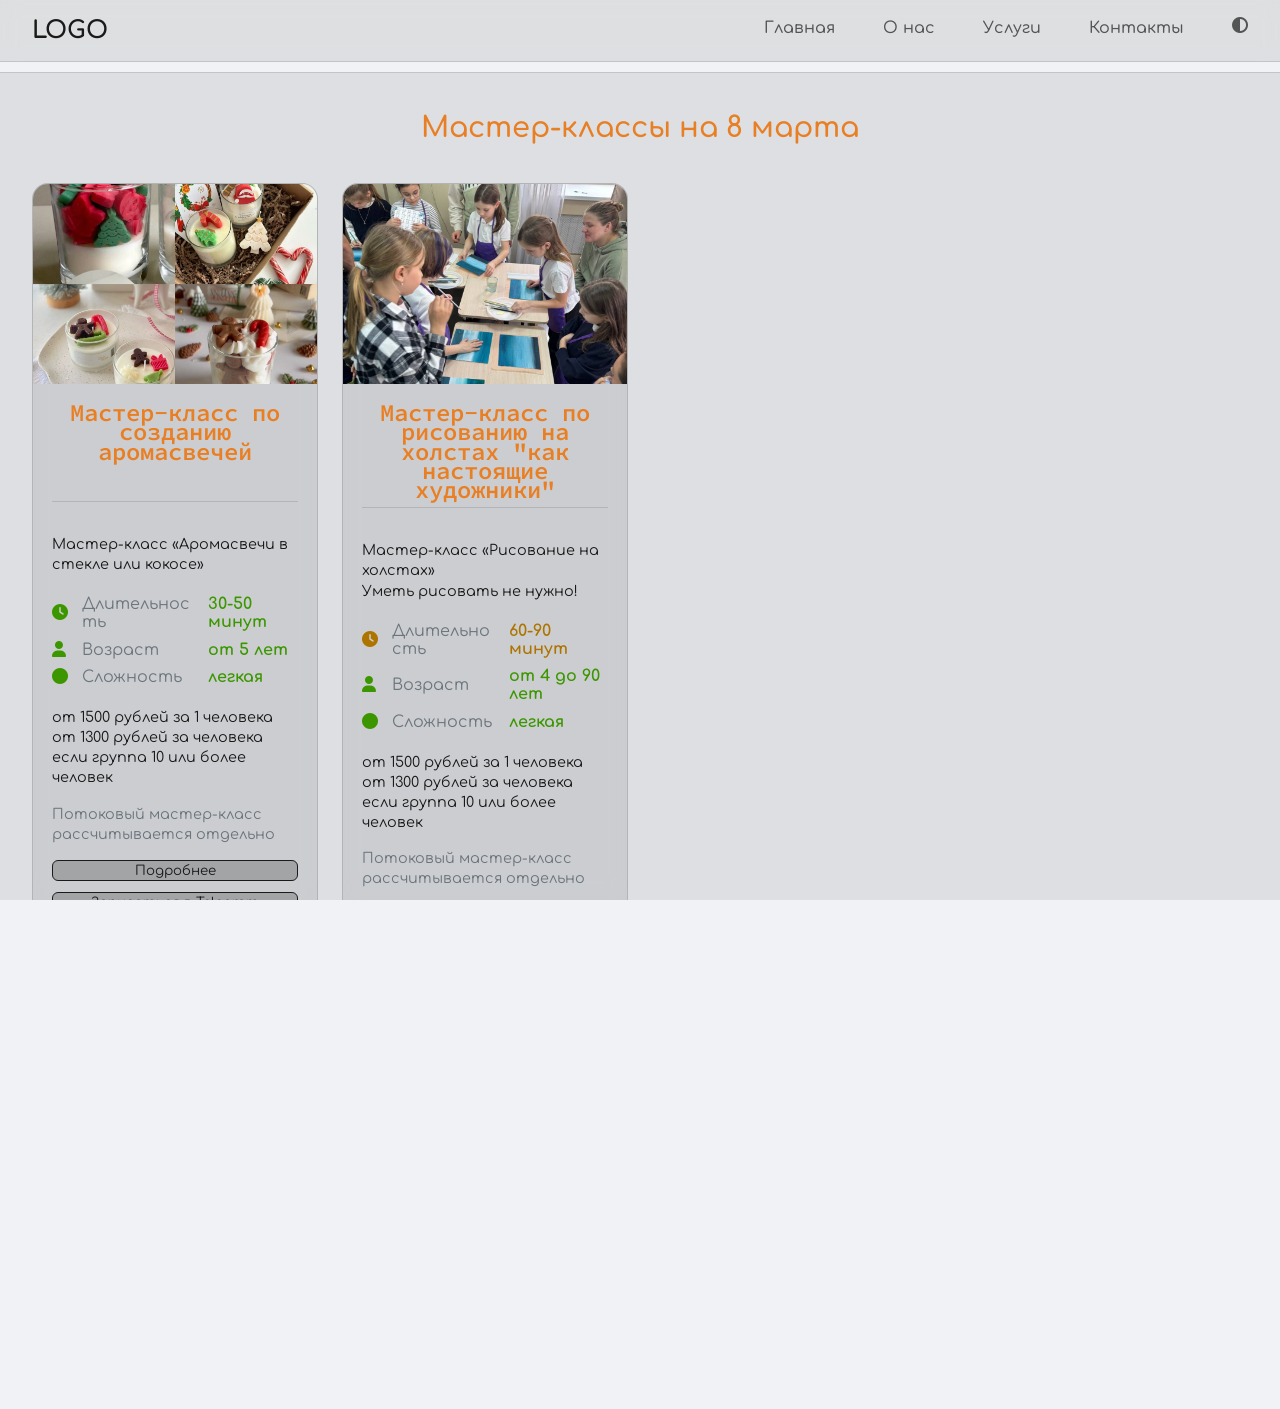
==== for-8-march/index.html @ 033b3853 "0.22.0" ====
<!DOCTYPE html>
<html lang="ru">
    <head>
        <meta http-equiv="content-type" content="text/html; charset=utf-8" />
        
        <!-- < <> VIEW <> > -->
        <title>Арт-праздник • Мастер-классы на 8 марта</title>
        <link rel="icon" type="image/svg+xml" href="../assets/icons/logo.svg">
        <link rel="icon" type="image/png" sizes="32x32" href="../assets/icons/logo.png">
        
        <!-- < <> STYLES <> > -->
        <link rel="stylesheet" href="../assets/css/general.css">
        <link rel="stylesheet" href="../assets/css/roots.css">
        
        <!-- < <> FONTS <> > -->
        <link rel="preconnect" href="https://fonts.googleapis.com">
        <link rel="preconnect" href="https://fonts.gstatic.com" crossorigin>
        <link href="https://fonts.googleapis.com/css2?family=Alumni+Sans+SC:ital,wght@0,100..900;1,100..900&family=Bebas+Neue&family=Black+Ops+One&family=Caveat:wght@400..700&family=Comfortaa:wght@300..700&family=Electrolize&family=Exo:ital,wght@0,100..900;1,100..900&family=Iosevka+Charon:ital,wght@0,300;0,400;0,500;0,700;1,300;1,400;1,500;1,700&family=Josefin+Sans:ital,wght@0,100..700;1,100..700&family=Permanent+Marker&family=Shadows+Into+Light&family=Share+Tech&family=Six+Caps&family=Source+Code+Pro:ital,wght@0,200..900;1,200..900&family=Varela+Round&display=swap" rel="stylesheet">
        <!-- < <> FONT AWESOME 6.5.2 <> > -->
        <link rel="stylesheet" href="https://cdnjs.cloudflare.com/ajax/libs/font-awesome/6.5.2/css/all.min.css">
    </head>
    <body>
        <div class="loader" id="loader">
            <div class="loader-progress" id="loaderProgress"></div>
        </div>

        <header>
            <div class="header-container">
                <div class="logo">LOGO</div>
                <button class="burger" id="burgerBtn">
                    <span></span>
                    <span></span>
                    <span></span>
                </button>
                <nav class="nav" id="nav">
                    <ul>
                        <li><a href="../home/index.html">Главная</a></li>
                        <li><a href="../about/index.html">О нас</a></li>
                        <li><a href="#services">Услуги</a></li>
                        <li><a href="#contacts">Контакты</a></li>
                        <li><button id="switchThemeBtn" class="hid"><i class="fa-solid fa-circle-half-stroke"></i></button></li>
                    </ul>
                </nav>
            </div>
        </header>
        
        <div class="content">
            <section class="cards-section">
                <h2>Мастер-классы на 8 марта</h2>
                <div class="cards-grid">
                    <div class="card">
                        <img src="../assets/icons/mks/preview/d41d8cd98f00b204/3.jpg" 
                            alt="МК Аромасвечи" 
                            class="gallery-trigger"
                            data-gallery="d41d8cd98f00b204"
                            data-images='[
                                "../assets/icons/mks/preview/d41d8cd98f00b204/1.jpg",
                                "../assets/icons/mks/preview/d41d8cd98f00b204/2.jpg",
                                "../assets/icons/mks/preview/d41d8cd98f00b204/3.jpg",
                                "../assets/icons/mks/preview/d41d8cd98f00b204/4.jpg",
                                "../assets/icons/mks/preview/d41d8cd98f00b204/5.jpg",
                                "../assets/icons/mks/preview/d41d8cd98f00b204/6.jpg"
                            ]'>
                        <div class="card-content">
                            <h3>Мастер-класс по созданию аромасвечей</h3>
                            <hr>
                            <p>Мастер-класс «Аромасвечи в стекле или кокосе»</p>

                            <table class="info-table">
                                <tr>
                                    <td class="green"><i class="fa-solid fa-clock"></i></td>
                                    <td>Длительность</td>
                                    <td class="green"><b>30-50 минут</b></td>
                                </tr>
                                <tr>
                                    <td class="green"><i class="fa-solid fa-user"></i></td>
                                    <td>Возраст</td>
                                    <td class="green"><b>от 5 лет</b></td>
                                </tr>
                                <tr>
                                    <td class="green"><i class="fa-solid fa-circle"></i></td>
                                    <td>Сложность</td>
                                    <td class="green"><b>легкая</b></td>
                                </tr>
                            </table>

                            <p>от 1500 рублей за 1 человека<br>от 1300 рублей за человека если группа 10 или более человек</p>

                            <p class="mut">Потоковый мастер-класс рассчитывается отдельно</p>
                            
                            <button class="btn card-btn modal-trigger" style="margin-bottom: 1vh;" data-modal="uuid-d41d8cd98f00b204">Подробнее</button>
                            <a style="text-decoration: none;" href="https://t.me/art_Tatiyana?text=%D0%97%D0%B4%D1%80%D0%B0%D0%B2%D1%81%D1%82%D0%B2%D1%83%D0%B9%D1%82%D0%B5%2C%20%D1%85%D0%BE%D1%87%D1%83%20%D0%B7%D0%B0%D0%BF%D0%B8%D1%81%D0%B0%D1%82%D1%8C%D1%81%D1%8F%20%D0%BD%D0%B0%20%D0%BC%D0%B0%D1%81%D1%82%D0%B5%D1%80-%D0%BA%D0%BB%D0%B0%D1%81%D1%81%20%C2%AB%D0%90%D1%80%D0%BE%D0%BC%D0%B0%D1%81%D0%B2%D0%B5%D1%87%D0%B8%20%D0%B2%20%D1%81%D1%82%D0%B5%D0%BA%D0%BB%D0%B5%20%D0%B8%D0%BB%D0%B8%20%D0%BA%D0%BE%D0%BA%D0%BE%D1%81%D0%B5%C2%BB" target="_blank">
                                <button style="margin-bottom: 1vh;" class="btn card-btn">Записаться в Telegram</button>
                            </a>
                            <a style="text-decoration: none;" href="https://max.ru/u/" target="_blank">
                                <button class="btn card-btn">Записаться в Max</button>
                            </a>
                        </div>
                    </div>

                    <div class="card">
                        <img src="../assets/icons/mks/preview/94fd343d751117e0/2.jpg"
                            alt="МК по рисованию" 
                            class="gallery-trigger"
                            data-gallery="94fd343d751117e0"
                            data-images='[
                                "../assets/icons/mks/preview/94fd343d751117e0/1.jpg",
                                "../assets/icons/mks/preview/94fd343d751117e0/2.jpg",
                                "../assets/icons/mks/preview/94fd343d751117e0/3.jpg"
                            ]'>
                        <div class="card-content">
                            <h3>Мастер-класс по рисованию на холстах "как настоящие художники"</h3>
                            <hr>
                            <p>Мастер-класс «Рисование на холстах»<br>Уметь рисовать не нужно!</p>

                            <table class="info-table">
                                <tr>
                                    <td class="yellow"><i class="fa-solid fa-clock"></i></td>
                                    <td>Длительность</td>
                                    <td class="yellow"><b>60-90 минут</b></td>
                                </tr>
                                <tr>
                                    <td class="green"><i class="fa-solid fa-user"></i></td>
                                    <td>Возраст</td>
                                    <td class="green"><b>от 4 до 90 лет</b></td>
                                </tr>
                                <tr>
                                    <td class="green"><i class="fa-solid fa-circle"></i></td>
                                    <td>Сложность</td>
                                    <td class="green"><b>легкая</b></td>
                                </tr>
                            </table>

                            <p>от 1500 рублей за 1 человека<br>от 1300 рублей за человека если группа 10 или более человек</p>

                            <p class="mut">Потоковый мастер-класс рассчитывается отдельно</p>

                            <button class="btn card-btn modal-trigger" style="margin-bottom: 1vh;" data-modal="uuid-94fd343d751117e0">Подробнее</button>
                            <a style="text-decoration: none;" href="https://t.me/art_Tatiyana?text=%D0%97%D0%B4%D1%80%D0%B0%D0%B2%D1%81%D1%82%D0%B2%D1%83%D0%B9%D1%82%D0%B5%2C%20%D1%85%D0%BE%D1%87%D1%83%20%D0%B7%D0%B0%D0%BF%D0%B8%D1%81%D0%B0%D1%82%D1%8C%D1%81%D1%8F%20%D0%BD%D0%B0%20%D0%BC%D0%B0%D1%81%D1%82%D0%B5%D1%80-%D0%BA%D0%BB%D0%B0%D1%81%D1%81%20%D0%BF%D0%BE%20%D1%80%D0%B8%D1%81%D0%BE%D0%B2%D0%B0%D0%BD%D0%B8%D1%8E%20%D0%BD%D0%B0%20%D1%85%D0%BE%D0%BB%D1%81%D1%82%D0%B0%D1%85%20%C2%AB%D0%9A%D0%B0%D0%BA%20%D0%BD%D0%B0%D1%81%D1%82%D0%BE%D1%8F%D1%89%D0%B8%D0%B5%20%D1%85%D1%83%D0%B4%D0%BE%D0%B6%D0%BD%D0%B8%D0%BA%D0%B8%C2%BB" target="_blank">
                                <button style="margin-bottom: 1vh;" class="btn card-btn">Записаться в Telegram</button>
                            </a>
                            <a style="text-decoration: none;" href="https://max.ru/u/" target="_blank">
                                <button class="btn card-btn">Записаться в Max</button>
                            </a>
                        </div>
                    </div>
                </div>
            </section>
        </div>
        
        <footer class="footer">
            <div class="footer-content">
                <div class="footer-links">
                    <a href="#">Max</a>
                    <a href="#">Telegram</a>
                    <a href="#">VK</a>
                </div>
                <div class="footer-license">
                    <p class="modal-trigger txt" data-modal="licenses">Лицензии</p>
                </div>
            </div>
            <br>
            <div class="footer-content">
                <div class="footer-links">
                    <p class="ttl">Заголовок</p>
                </div>
            </div>
            <br>
            <div class="footer-content">
                <div class="footer-links">
                    <p class="txt">ИП xxxx</p>
                </div>
            </div>
            <br>
            <div class="footer-content">
                <div class="footer-links">
                    <p class="txt">ИНН xxxx</p>
                </div>
            </div>
            <br>
            <div class="footer-content">
                <div class="footer-license by_with_love">
                    <a href="https://github.com/iamtowvee" class="by_with_love"><p class="mut">С ❤ iamtowvee</p></a>
                </div>
            </div>
        </footer>

        <div id="uuid-d41d8cd98f00b204" class="modal">
            <div class="modal-content modal-wide">
                <span class="modal-close">&times;</span>
                <h3>Мастер-класс «Аромасвечи в стекле или кокосе»</h3>
                <p>Вы научитесь создавать стильные интерьерные свечи из 100% натурального воска, работать с ароматами и узнаете все о свечеварении.</p>
                <p>При желании, мастер расскажет о истории возникновения свечей и материалах из которых делают свечи.</p>

                <p>Это погружение в мир ароматерапии и дизайна. Мы будем работать с экологичными материалами: соевым и кокосовым воском, которые не выделяют вредных веществ при горении. Вы сможете выбрать основу, которая подходит именно вашему интерьеру — лаконичное стекло или экзотический кокос, и создать вещь, которая будет радовать вас более 40 часов горения.</p>

                <hr>

                <h3>Как проходит мастер-класс?</h3>

                <ol>
                    <li> <p> Знакомство с мастером. Мастер рассказывает о технике работы с воском, о материалах и последовательности создания свечи.</p></li>
                    <li> <p> Работа с ароматами. Знакомимся с библиотекой парфюмерных композиций и создаем свой неповторимый бленд.</p></li>
                    <li> <p> Заливка. Смешиваем горячий воск с маслами и бережно заливаем в форму.</p></li>
                    <li> <p> Декор. Пока свеча застывает, украшаем её поверхность сухоцветами, блестками, другими формами или золотой поталью.</p></li>
                </ol>

                <hr>

                <h3>Что входит в стоимость?</h3>

                <ul>
                    <li> <p> Все необходимые материалы: натуральный воск, сертифицированные аромамасла, фитили.</p></li>
                    <li> <p> Основы на выбор: стеклянные стаканы разных оттенков или натуральная скорлупа кокоса.</p></li>
                    <li> <p> Декор: большой выбор сухоцветов (лаванда, розы, жасмин) и декоративных элементов.</p></li>
                    <li> <p> Скатерти или клеенки для защиты стола, одноразовые фартуки для участников.</p></li>
                    <li> <p> Подарочная упаковка для каждого участника, чтобы свечу можно было сразу подарить или безопасно донести до дома.</p></li>
                </ul>

                <div class="joins">
                    <button class="btn join-btn" onclick="window.open('https:/\/t.me/art_Tatiyana?text=%D0%97%D0%B4%D1%80%D0%B0%D0%B2%D1%81%D1%82%D0%B2%D1%83%D0%B9%D1%82%D0%B5%2C%20%D1%85%D0%BE%D1%87%D1%83%20%D0%B7%D0%B0%D0%BF%D0%B8%D1%81%D0%B0%D1%82%D1%8C%D1%81%D1%8F%20%D0%BD%D0%B0%20%D0%BC%D0%B0%D1%81%D1%82%D0%B5%D1%80-%D0%BA%D0%BB%D0%B0%D1%81%D1%81%20%C2%AB%D0%90%D1%80%D0%BE%D0%BC%D0%B0%D1%81%D0%B2%D0%B5%D1%87%D0%B8%20%D0%B2%20%D1%81%D1%82%D0%B5%D0%BA%D0%BB%D0%B5%20%D0%B8%D0%BB%D0%B8%20%D0%BA%D0%BE%D0%BA%D0%BE%D1%81%D0%B5%C2%BB', '_blank')">Записаться в Telegram</button>
                    <button class="btn join-btn" onclick="window.open('https:/\/max.ru/u/', '_blank')">Записаться в Max</button>
                </div>
            </div>
        </div>

        <div id="uuid-4911e516e5aa21d3" class="modal">
            <div class="modal-content modal-wide">
                <span class="modal-close">&times;</span>
                <h3>Мастер-класс «Лепка из глины и роспись»</h3>
                <p>Вы научитесь работать с мягкой, приятной на ощупь самозатвердевающей глиной, освоите базовые техники ручной лепки, создадите собственное уникальное изделие (тарелочку для украшений, фигурку или подсвечник) или мы предложим вариант изделия под вашу тематику мероприятия и распишете его яркими красками.</p>
                <p>При желании, мастер расскажет об истории гончарного ремесла и различных видах глины.</p>

                <p>Это настоящее погружение в мир тактильного творчества и арт-терапии. Работа с глиной прекрасно расслабляет, развивает мелкую моторику и воображение. Мы используем современную и безопасную самозатвердевающую глину, которая не требует обжига в печи. Вы создадите уникальную вещь своими руками, которая после высыхания станет стильным украшением вашего интерьера или душевным подарком для близких.</p>

                <hr>

                <h3>Как проходит мастер-класс?</h3>

                <ol>
                    <li> <p> Знакомство с мастером. Мастер рассказывает о свойствах глины, технике лепки, в показывает, как правильно соединять детали и заглаживать трещинки. Помогает участникам, если необходимо.</p></li>
                    <li> <p> Создание формы. Процесс лепки: из мягкого кусочка глины формируем будущее изделие.</p></li>
                    <li> <p> Роспись изделия. Раскрашиваем получившуюся работу специальными яркими акриловыми красками, создавая неповторимый рисунок и узоры.</p></li>
                </ol>

                <hr>

                <h3>Что входит в стоимость?</h3>

                <ul>
                    <li> <p> Все необходимые материалы: качественная самозатвердевающая глина, стеки и профессиональные инструменты для моделирования.</p></li>
                    <li> <p> Материалы для росписи: палитра акриловых красок, кисти.</p></li>
                    <li> <p> Скатерти или клеенки для защиты стола, одноразовые фартуки для участников.</p></li>
                    <li> <p> Подарочная упаковка для каждого участника, чтобы готовое глиняное изделие можно было сразу подарить или безопасно донести до дома.</p></li>
                </ul>
                
                <div class="joins">
                    <button class="btn join-btn" onclick="window.open('https:/\/t.me/art_Tatiyana?text=%D0%97%D0%B4%D1%80%D0%B0%D0%B2%D1%81%D1%82%D0%B2%D1%83%D0%B9%D1%82%D0%B5%2C%20%D1%85%D0%BE%D1%87%D1%83%20%D0%B7%D0%B0%D0%BF%D0%B8%D1%81%D0%B0%D1%82%D1%8C%D1%81%D1%8F%20%D0%BD%D0%B0%20%D0%BC%D0%B0%D1%81%D1%82%D0%B5%D1%80-%D0%BA%D0%BB%D0%B0%D1%81%D1%81%20%C2%AB%D0%9B%D0%B5%D0%BF%D0%BA%D0%B0%20%D0%B8%D0%B7%20%D0%B3%D0%BB%D0%B8%D0%BD%D1%8B%20%D0%B8%20%D1%80%D0%BE%D1%81%D0%BF%D0%B8%D1%81%D1%8C%C2%BB', '_blank')">Записаться в Telegram</button>
                    <button class="btn join-btn" onclick="window.open('https:/\/max.ru/u/', '_blank')">Записаться в Max</button>
                </div>
            </div>
        </div>

        <div id="uuid-94fd343d751117e0" class="modal">
            <div class="modal-content modal-wide">
                <span class="modal-close">&times;</span>
                <h3>Мастер-класс по рисованию на холстах «Как настоящие художники»</h3>
                <p>Вы научитесь писать настоящие картины профессиональными акриловыми красками. Уметь рисовать не нужно!</p>

                <p>Это погружение в мир цвета, фантазии и свободного самовыражения. Мы будем работать с качественными художественными материалами: настоящими холстами  и профессиональным акрилом, который быстро сохнет, не пахнет и долго сохраняет яркость.</p>

                <hr>

                <h3>Как проходит мастер-класс?</h3>

                <ol>
                    <li> <p> Знакомство с мастером. Мастер рассказывает о правилах композиции, показывает, как правильно держать кисть, смешивать цвета на палитре и наносить краску на холст.</p></li>
                    <li> <p> Выбор сюжета и набросок. Вы выбираете понравившуюся картину-ориентир и переносите легкие контуры будущего рисунка на холст простым карандашом.</p></li>
                    <li> <p> Написание картины. Начинаем заполнять холст цветом: прописываем фон, накладываем основные тени и шаг за шагом прорабатываем крупные детали.</p></li>
                    <li> <p> Финальные штрихи. Добавляем картине мелкие акценты, блики, прорисовываем контуры и ставим авторскую подпись на вашем готовом шедевре.</p></li>
                </ol>

                <hr>

                <h3>Что входит в стоимость?</h3>

                <ul>
                    <li> <p> Все необходимые материалы: профессиональные грунтованные холсты (формат на выбор), яркие акриловые краски.</p></li>
                    <li> <p> Инструменты для творчества: кисти разного размера, палитры, карандаши, стаканчики для воды, салфетки.</p></li>
                    <li> <p> Скатерти или клеенки для защиты стола, одноразовые фартуки для участников.</p></li>
                    <li> <p> Подарочная упаковка для каждого участника, чтобы готовую картину на холсте можно было сразу подарить или безопасно и аккуратно донести до дома.</p></li>
                </ul>
                
                <div class="joins">
                    <button class="btn join-btn" onclick="window.open('https:/\/t.me/art_Tatiyana?text=%D0%97%D0%B4%D1%80%D0%B0%D0%B2%D1%81%D1%82%D0%B2%D1%83%D0%B9%D1%82%D0%B5%2C%20%D1%85%D0%BE%D1%87%D1%83%20%D0%B7%D0%B0%D0%BF%D0%B8%D1%81%D0%B0%D1%82%D1%8C%D1%81%D1%8F%20%D0%BD%D0%B0%20%D0%BC%D0%B0%D1%81%D1%82%D0%B5%D1%80-%D0%BA%D0%BB%D0%B0%D1%81%D1%81%20%D0%BF%D0%BE%20%D1%80%D0%B8%D1%81%D0%BE%D0%B2%D0%B0%D0%BD%D0%B8%D1%8E%20%D0%BD%D0%B0%20%D1%85%D0%BE%D0%BB%D1%81%D1%82%D0%B0%D1%85%20%C2%AB%D0%9A%D0%B0%D0%BA%20%D0%BD%D0%B0%D1%81%D1%82%D0%BE%D1%8F%D1%89%D0%B8%D0%B5%20%D1%85%D1%83%D0%B4%D0%BE%D0%B6%D0%BD%D0%B8%D0%BA%D0%B8%C2%BB', '_blank')">Записаться в Telegram</button>
                    <button class="btn join-btn" onclick="window.open('https:/\/max.ru/u/', '_blank')">Записаться в Max</button>
                </div>
            </div>
        </div>

        <div id="uuid-1ee863058125ca5c" class="modal">
            <div class="modal-content modal-wide">
                <span class="modal-close">&times;</span>
                <h3>Мастер-класс по росписи шопперов (экосумок)</h3>
                <p>Вы научитесь создавать стильные аксессуары с уникальным дизайном, используя профессиональные краски по ткани. Ваш шоппер станет не просто сумкой, а настоящим предметом искусства, который можно носить каждый день.</p>

                <p>Это погружение в мир моды, цвета и осознанного потребления. Мы будем работать с качественными и экологичными материалами: прочными сумками из 100% хлопка и специальным текстильным акрилом. Эти краски быстро сохнут, не имеют запаха и, самое главное, не смываются при стирке, сохраняя яркость вашего рисунка на долгие годы.</p>

                <hr>

                <h3>Как проходит мастер-класс?</h3>

                <ol>
                    <li> <p> Знакомство с мастером. Мастер рассказывает о технике росписи ткани, показывает, как работать с трафаретами, как смешивать цвета и пользоваться специальными маркерами.</p></li>
                    <li> <p> Выбор идеи и набросок. Вы выбираете понравившийся сюжет (у нас есть большая база идей и трафаретов) и переносите контуры рисунка на сумку с помощью карандаша или копирки.</p></li>
                    <li> <p> Создание принта. Начинаем заполнять рисунок цветом. Мастер помогает правильно накладывать слои краски, чтобы изображение получилось ровным и аккуратным.</p></li>
                    <li> <p> Финальные штрихи. Добавляем контуры, надписи или мелкие детали. Мастер расскажет, как правильно закрепить рисунок дома с помощью утюга, чтобы сумку можно было смело стирать.</p></li>
                </ol>

                <hr>

                <h3>Что входит в стоимость?</h3>

                <ul>
                    <li> <p> Все необходимые материалы: качественные сумки-шопперы из плотного натурального хлопка, палитра ярких акриловых красок для текстиля и специальные маркеры.</p></li>
                    <li> <p> Инструменты для творчества: кисти разного размера, палитры, большой выбор готовых трафаретов, карандаши и подложки внутрь сумки.</p></li>
                    <li> <p> Скатерти или клеенки для защиты стола, одноразовые фартуки для участников.</p></li>
                    <li> <p> Подарочная упаковка для каждого участника, чтобы ваш готовый дизайнерский шоппер можно было сразу подарить или удобно донести до дома.</p></li>
                </ul>
                
                <div class="joins">
                    <button class="btn join-btn" onclick="window.open('https:/\/t.me/art_Tatiyana?text=%D0%97%D0%B4%D1%80%D0%B0%D0%B2%D1%81%D1%82%D0%B2%D1%83%D0%B9%D1%82%D0%B5%2C%20%D1%85%D0%BE%D1%87%D1%83%20%D0%B7%D0%B0%D0%BF%D0%B8%D1%81%D0%B0%D1%82%D1%8C%D1%81%D1%8F%20%D0%BD%D0%B0%20%D0%BC%D0%B0%D1%81%D1%82%D0%B5%D1%80-%D0%BA%D0%BB%D0%B0%D1%81%D1%81%20%C2%AB%D0%A0%D0%BE%D1%81%D0%BF%D0%B8%D1%81%D1%8C%20%D1%88%D0%BE%D0%BF%D0%BF%D0%B5%D1%80%D0%BE%D0%B2%C2%BB', '_blank')">Записаться в Telegram</button>
                    <button class="btn join-btn" onclick="window.open('https:/\/max.ru/u/', '_blank')">Записаться в Max</button>
                </div>
            </div>
        </div>

        <div id="gallery-modal" class="modal gallery-modal">
            <div class="modal-content">
                <span class="modal-close">&times;</span>
                <div class="gallery-container">
                    <button class="gallery-prev">&lsaquo;</button>
                    <img class="gallery-main" src="" alt="Просмотр">
                    <button class="gallery-next">&rsaquo;</button>
                    <div class="gallery-counter">1 / 1</div>
                </div>
                <div class="gallery-thumbnails"></div>
            </div>
        </div>

        <div id="licenses" class="modal">
            <div class="modal-content modal-wide">
                <span class="modal-close">&times;</span>
                <h3>Лицензии</h3>
                <p>Alumni Sans SC &sdot; Alexander Lubyanov, Vika Usmanova</p>
                <p>Bebas Neue &sdot; Ryoichi Tsunekawa (Flat-it)</p>
                <p>Black Ops One &sdot; James Grieshaber (Typomancer)</p>
                <p>Caveat &sdot; Pablo Impallari</p>
                <p>Comfortaa &sdot; Johan Aakerlund (Cyreal)</p>
                <p>Electrolize &sdot; Ricardo Villagrán, Mariela Monsalve (TipoType)</p>
                <p>Exo &sdot; Natanael Gama (NDISCOVER)</p>
                <p>Iosevka Charon &sdot; Belleve Invis</p>
                <p>Josefin Sans &sdot; Santiago Orozco (Typemade)</p>
                <p>Permanent Marker &sdot; Font Diner (исполнитель Rebecca Alaccari)</p>
                <p>Shadows Into Light &sdot; Kimberly Geswein</p>
                <p>Share Tech &sdot; Carrois Studio (исполнитель Ralph du Carrois)</p>
                <p>Six Caps &sdot; Vernon Adams</p>
                <p>Source Code Pro &sdot; Paul D. Hunt (Adobe)</p>
                <p>Varela Round &sdot; Sonia Lellouche, Joe Prince (Varela Type)</p>
                <p>Font Awesome  &sdot; Fonticons, Inc.</p>
                <button class="btn modal-btn">Действие</button>
            </div>
        </div>

        <script src="../assets/js/themes.js"></script>
        <script src="../assets/js/modal.js" defer></script>
        <script src="../assets/js/fallback.js"></script>
        <script src="../assets/js/gallery.js"></script>
        <script src="../assets/js/scroll.js"></script>
        <script src="../assets/js/loader.js"></script>
        <script src="../assets/js/footer.js"></script>
        <script src="../assets/js/menu.js"></script>
    </body>
</html>
---- assets/css/general.css ----
* {
    font-family: 'Comfortaa', 'Exo', Arial, Monospace;
    margin: 0;
    padding: 0;
    max-width: 100%;
    box-sizing: border-box;
}

p, span, a, li, div, h1, h2, h3, h4, h5, h6, .footer-license, .footer-links, .footer-content, .modal-trigger, .txt, .ttl, .mut {
    word-break: break-word;
    overflow-wrap: break-word;
    white-space: normal;
}

.container, .content, .footer, .header, .modal, .cards-section {
    overflow-x: hidden;
    max-width: 100%;
}

html {
    overflow: hidden !important;
}

body {
    overflow-y: auto !important;
    scroll-padding-top: 10vh;
    overflow-x: hidden;
    vertical-align: middle;
    height: 100vh;
    width: 100%;
    margin: 0;
    padding: 0;
    scroll-behavior: smooth;
    background: var(--bg-primary);
}

img, video, iframe, pre, code {
    max-width: 100%;
    height: auto;
}

@media (prefers-reduced-motion: reduce) {
    html {
        scroll-behavior: auto;
    }
}

@media (max-width: 1024px) {
    body {
        overflow-y: auto;
        -webkit-overflow-scrolling: touch;
    }
}

.content {
    padding-top: 8vh;
    transition: opacity 0.8s ease;
}

/* ============================
    COLOURS
   ============================ */

.green {
    color: var(--green);
}

.yellow {
    color: var(--yellow);
}

.red {
    color: var(--red);
}

.orange {
    color: var(--orange);
}

.blue {
    color: var(--blue);
}

/* ============================
    TEXTS
   ============================ */

h1 {
    text-align: center;
    color: var(--accent-primary);
    line-height: 1.6;
    text-decoration: none;
    text-shadow: none;
    font-size: 2.2rem;
    font-weight: 600;
}

h2 {
    text-align: center;
    color: var(--accent-primary);
    line-height: 1.6;
    text-decoration: none;
    text-shadow: none;
    font-size: 1.8rem;
    font-weight: 600;
}

h3 {
    text-align: center;
    color: var(--accent-primary);
    line-height: 1.6;
    text-decoration: none;
    text-shadow: none;
    font-size: 1.6rem;
    font-weight: 600;
}

h4 {
    text-align: center;
    color: var(--accent-primary);
    line-height: 1.6;
    text-decoration: none;
    text-transform: uppercase;
    text-shadow: none;
    font-size: 1.2rem;
    font-weight: 600;
}

h5 {
    text-align: center;
    color: var(--accent-primary);
    line-height: 1.6;
    text-decoration: none;
    text-transform: uppercase;
    text-shadow: none;
    font-size: 1rem;
    font-weight: 500;
}

h6 {
    text-align: center;
    color: var(--accent-primary);
    line-height: 1.6;
    text-decoration: none;
    text-transform: uppercase;
    text-shadow: none;
    font-size: 0.8rem;
    font-weight: 500;
}

p {
    vertical-align: middle;
    display: inline;
    text-align: justify;
    color: var(--text-primary);
    line-height: 1.6;
    text-decoration: none;
    text-shadow: none;
    font-size: 1rem;
    font-weight: 400;
}

.mut {
    display: inline;
    text-align: justify;
    color: var(--text-secondary);
    line-height: 1.6;
    text-decoration: none;
    text-shadow: none;
    font-size: 1rem;
    font-weight: 400;
}

/* ============================
    BUTTONS & LINKS
   ============================ */

a {
    display: inline;
    text-align: justify;
    color: var(--accent-tr);
    line-height: 1.6;
    text-decoration: underline;
    text-shadow: none;
    font-size: 1rem;
    font-weight: 500;
    cursor: pointer;
}

a:hover {
    text-decoration: none;
}

a:active {
    opacity: 0.8;
}

.hid {
    background: none;
    border: none;
    padding: 0;
    margin: 0;
    font: inherit;
    color: var(--text-primary);
    cursor: pointer;
    outline: none;
    box-shadow: none;
    appearance: none;
    -webkit-appearance: none;
    -moz-appearance: none;
    vertical-align: middle;
    line-height: 1;
}

.hid i {
    vertical-align: middle;
    display: inline-block;
    text-decoration: none;
    opacity: 0.7;
    transition: opacity 0.2s;
}

.hid i:hover {
    opacity: 1;
}

@media (max-width: 1024px) {
    .hid {
        color: var(--text-light);
    }
}

.btn {
    color: var(--text-primary);
    background-color: rgba(0, 0, 0, 0.2);
    border: 1px solid var(--text-primary);
    border-radius: 6px;
    width: max-content;
    padding: 2px 10px;
    cursor: pointer;
}

.btn:hover {
    color: var(--accent-tr);
    border-color: var(--accent-tr);
}

.btn:active {
    animation: click 0.3s ease-in-out;
}

.joins {
    text-align: center;
    width: 100%;
}

.join-btn {
    display: inline-block;
    width: 100%;
    min-width: 200px;
    max-width: 400px;
    padding: 10px 20px;
    cursor: pointer;
    text-align: center;
    margin-bottom: 1vh;
}

.join-btn:last-child {
    margin-bottom: 0;
}

@media (max-width: 768px) {
    .join-btn {
        min-width: 150px;
        max-width: 300px;
    }
}

@keyframes click {
    0% { color: var(--text-primary); border-color: var(--text-primary); }
    40% { color: var(--text-light); border-color: var(--text-light); }
    100% { color: var(--text-primary); border-color: var(--text-primary); }
}

/* ============================
    LISTS
   ============================ */

ul {
    list-style: none;
    padding-left: 0;
}

ul li {
    display: flex;
    align-items: flex-start;
    margin-bottom: 0.2rem;
}

ul li::before {
    content: "›";
    margin-right: 1rem;
    color: var(--gl-secondary);
    flex-shrink: 0;
    display: inline-block;
}

ol {
    list-style: none;
    padding-left: 0;
    counter-reset: item;
}

ol li {
    display: flex;
    align-items: baseline;
    margin-bottom: 0.2rem;
    counter-increment: item;
    line-height: 1.6;
}

ol li::before {
    content: counter(item) ".";
    margin-right: 1rem;
    color: var(--gl-secondary);
    flex-shrink: 0;
    line-height: 1.6;
    font-size: inherit;
}

ol ol {
    counter-reset: subitem;
    padding-left: 1.5rem;
}

ol ol li {
    counter-increment: subitem;
}

ol ol li::before {
    content: counter(item) "." counter(subitem) ".";
}

nav ul li::before {
    content: "";
}

/* ============================
    SECTIONS
   ============================ */

section {
    border-top: 1px solid var(--gl-secondary);
    border-bottom: 1px solid var(--gl-secondary);
    background: var(--gl-primary);
    padding: 1vw;
    margin-bottom: 1vh;
}

object {
    display: flex;
    gap: 1rem;
    flex-wrap: wrap;
    margin-top: 1rem;
}

block {
    flex: 1;
    background: rgba(255,255,255,0.1);
    padding: 1rem;
    border-radius: 12px;
}

hr {
    border: none;
    border-top: 1px solid var(--gl-secondary);
    margin: 2rem 0;
}

/* ============================
    CARDS
   ============================ */

.cards-section {
    padding: 2rem;
    width: 100%;
    overflow-x: hidden;
    box-sizing: border-box;
}

.cards-section h2 {
    text-align: center;
    margin-bottom: 2rem;
}

.cards-grid {
    display: grid;
    grid-template-columns: repeat(4, 1fr);
    gap: 1.5rem;
    width: 100%;
    box-sizing: border-box;
    align-items: stretch;
}

.card {
    display: flex;
    flex-direction: column;
    box-sizing: border-box;
    background: var(--gl-primary);
    backdrop-filter: blur(10px);
    border-radius: 16px;
    min-width: 0;
    overflow: hidden;
    border: 1px solid var(--gl-secondary);
    transition: transform 0.3s ease, box-shadow 0.3s ease;
    z-index: 20;
    height: 100%;
}

.card:hover {
    transform: translateY(-5px);
    box-shadow: 0 10px 30px var(--sd-primary);
}

.card img {
    cursor: pointer;
    width: 100%;
    height: 200px;
    object-fit: cover;
}

.card-content {
    padding: 1.2rem;
    flex: 1;
    display: flex;
    flex-direction: column;
}

.card-content h3 {
    font-family: 'Source Code Pro', Arial, Monospace;
    text-align: center;
    line-height: 0.8;
    font-size: 1.5rem;
    margin-bottom: 0.5rem;
    min-height: 3.2rem;
    max-height: 4rem;
}

.card-content p {
    display: block;
    text-align: left;
    font-size: 0.9rem;
    margin-bottom: 1rem;
    line-height: 1.4;
}

.card-btns {
    margin-top: auto;
    width: 100%;
    display: flex;
    flex-direction: column;
    gap: 0.5rem;
}

.card-btn {
    width: 100%;
    text-align: center;
}

@media (max-width: 1024px) {
    .cards-grid {
        grid-template-columns: repeat(2, 1fr);
        gap: 1rem;
    }
}

@media (max-width: 768px) {
    .cards-grid {
        grid-template-columns: repeat(2, 1fr);
        gap: 1rem;
    }
    
    .cards-section {
        padding: 1rem;
    }
    
    .card img {
        height: 150px;
    }
    
    .card-content h3 {
        font-size: 1.1rem;
        min-height: 2.5rem;
        max-height: 3rem;
    }
}

@media (max-width: 640px) {
    .cards-grid {
        grid-template-columns: 1fr;
    }
}

/* ============================
    INFO GRID
   ============================ */

.info-table {
    width: 100%;
    border-collapse: collapse;
    margin-bottom: 1rem;
}

.info-table td {
    padding: 0.3rem 0;
}

.info-table td:first-child {
    width: 30px;
}

.info-table td:nth-child(2) {
    padding-right: 1rem;
    color: var(--text-secondary);
}

.info-table td:last-child {
    font-weight: bold;
}

/* ============================
    PREVIEW
   ============================ */

.card-image-placeholder {
    width: 100%;
    height: 200px;
    background: var(--gl-primary);
    display: flex;
    align-items: center;
    justify-content: center;
    color: var(--text-secondary);
    font-size: 0.9rem;
    text-align: center;
    padding: 1rem;
    box-sizing: border-box;
}

@media (max-width: 768px) {
    .card-image-placeholder {
        height: 150px;
    }
}

/* ============================
    GALLERY MODAL
   ============================ */

.gallery-modal {
    background: rgba(0, 0, 0, 0.95);
}

.gallery-modal .modal-content {
    max-width: 100vw;
    width: 100%;
    height: 100vh;
    padding: 0;
    background: transparent;
    backdrop-filter: none;
    box-shadow: none;
    border: none;
    display: flex;
    flex-direction: column;
    justify-content: center;
    align-items: center;
    margin: 0;
    border-radius: 0;
    position: relative;
}

.gallery-container {
    position: relative;
    width: 100%;
    height: 100%;
    display: flex;
    align-items: center;
    justify-content: center;
}

.gallery-main {
    max-width: 90vw;
    max-height: 85vh;
    object-fit: contain;
    cursor: pointer;
}

.gallery-prev,
.gallery-next {
    position: fixed;
    top: 50%;
    transform: translateY(-50%);
    background: rgba(0, 0, 0, 0.5);
    color: white;
    border: none;
    font-size: 3rem;
    padding: 1rem;
    cursor: pointer;
    transition: background 0.2s;
    z-index: 10001;
    width: 80px;
    height: 80px;
    display: flex;
    align-items: center;
    justify-content: center;
    border-radius: 50%;
}

.gallery-prev {
    left: 30px;
}

.gallery-next {
    right: 30px;
}

.gallery-prev:hover,
.gallery-next:hover {
    background: rgba(0, 0, 0, 0.8);
}

.gallery-counter {
    position: fixed;
    bottom: 20px;
    left: 50%;
    transform: translateX(-50%);
    color: white;
    background: rgba(0, 0, 0, 0.5);
    padding: 0.5rem 1rem;
    border-radius: 20px;
    font-size: 0.9rem;
    z-index: 10001;
}

.gallery-thumbnails {
    position: fixed;
    bottom: 80px;
    left: 0;
    right: 0;
    display: flex;
    justify-content: center;
    gap: 0.5rem;
    padding: 1rem;
    overflow-x: auto;
    background: rgba(0, 0, 0, 0.3);
    z-index: 10001;
}

.gallery-thumb {
    width: 60px;
    height: 60px;
    object-fit: cover;
    cursor: pointer;
    opacity: 0.5;
    transition: opacity 0.2s;
    border-radius: 8px;
}

.gallery-thumb:hover,
.gallery-thumb.active {
    opacity: 1;
    border: 2px solid var(--accent-primary);
}

/* Крестик в правом верхнем углу */
.gallery-modal .modal-close {
    position: fixed;
    top: 20px;
    right: 30px;
    font-size: 40px;
    color: white;
    background: rgba(0, 0, 0, 0.5);
    width: 50px;
    height: 50px;
    display: flex;
    align-items: center;
    justify-content: center;
    border-radius: 50%;
    cursor: pointer;
    transition: background 0.2s;
    z-index: 10002;
}

.gallery-modal .modal-close:hover {
    background: rgba(0, 0, 0, 0.8);
}

@media (max-width: 768px) {
    .gallery-prev,
    .gallery-next {
        width: 50px;
        height: 50px;
        font-size: 2rem;
    }
    
    .gallery-prev {
        left: 10px;
    }
    
    .gallery-next {
        right: 10px;
    }
    
    .gallery-thumb {
        width: 50px;
        height: 50px;
    }
    
    .gallery-modal .modal-close {
        top: 10px;
        right: 15px;
        width: 40px;
        height: 40px;
        font-size: 30px;
    }
}

/* ============================
    HEADER & FOOTER & BY
   ============================ */

.by_with_love {
    text-align: center;
    width: 100%;
    text-decoration: none;
}

header {
    position: fixed;
    width: 100%;
    right: 0;
    left: 0;
    height: fit-content;
    border-bottom: 1px solid var(--gl-secondary);
    box-shadow: 0 4px 30px var(--sd--primary);
    background-color: var(--gl-primary);
    backdrop-filter: blur(10px);
    z-index: 555;
}

.footer {
    position: relative;
    width: 100%;
    margin-top: 10vh;
    padding: 2rem 1rem;
    background: var(--bg-footer);
    backdrop-filter: blur(10px);
    border-top: 1px solid rgba(255, 255, 255, 0.1);
    opacity: 0;
    z-index: 50;
    transform: translateY(30px);
    transition: opacity 0.4s ease, transform 0.4s ease;
}

.footer.visible {
    animation: slideUp 0.4s ease forwards;
}

@keyframes slideUp {
    0% {
        opacity: 0;
        transform: translateY(30px);
    }
    100% {
        opacity: 1;
        transform: translateY(0);
    }
}

.footer-content {
    max-width: 100%;
    margin: 0 auto;
    display: flex;
    justify-content: space-between;
    align-items: center;
    flex-wrap: wrap;
    gap: 1rem;
    padding: 0 1rem;
    box-sizing: border-box;
    z-index: 51;
}

.footer-links {
    display: flex;
    flex-wrap: wrap;
    justify-content: center;
    gap: 0.8rem 1.5rem;
    z-index: 79;
}

.footer-links .ttl {
    color: var(--text-light);
    text-decoration: none;
    opacity: 1;
    z-index: 80;
}

.footer-links .txt {
    color: var(--text-light);
    text-decoration: none;
    opacity: 0.7;
    z-index: 80;
}

.footer-links a {
    color: var(--text-light);
    text-decoration: none;
    opacity: 0.7;
    transition: opacity 0.2s;
    z-index: 80;
}

.footer-links a:hover {
    opacity: 1;
    text-decoration: underline;
    z-index: 80;
}

.footer-license {
    color: var(--text-light);
    opacity: 0.5;
    font-size: 0.8rem;
    z-index: 79;
    white-space: normal;
    word-break: break-word;
    max-width: 100%;
    text-align: center;
}

.footer-license .ttl {
    color: var(--text-light);
    text-decoration: none;
    opacity: 1;
    z-index: 80;
}

.footer-license .txt {
    color: var(--text-light);
    text-decoration: none;
    opacity: 0.7;
    z-index: 80;
}

.footer-license a {
    color: var(--text-light);
    text-decoration: none;
    opacity: 0.7;
    transition: opacity 0.2s;
    z-index: 80;
}

.footer-license a:hover {
    opacity: 1;
    text-decoration: underline;
    z-index: 80;
}

@media (max-width: 1600px) {
    .footer {
        padding-left: 10vw;
        padding-right: 10vw;
    }
}

@media (max-width: 1024px) {
    .footer {
        padding: 1.5rem 1rem;
    }

    .footer-license {
        max-width: 100%;
        white-space: normal;
        word-break: break-word;
        padding: 0 0.5rem;
    }
    
    .footer-content {
        flex-direction: column;
        text-align: center;
        gap: 1rem;
        padding: 0;
    }
    
    .footer-links {
        justify-content: center;
        gap: 0.5rem 1rem;
    }
}

@media (max-width: 480px) {
    .footer-links {
        flex-direction: column;
        align-items: center;
        gap: 0.5rem;
    }
}

/* ============================
    LOADER
   ============================ */

.loader {
    position: fixed;
    top: 0;
    left: 0;
    width: 100%;
    height: 100%;
    background: #000000;
    z-index: 9999;
    transition: transform 0.8s cubic-bezier(0.4, 0, 0.2, 1);
}

.loader-progress {
    position: absolute;
    bottom: 0;
    left: 0;
    width: 0%;
    height: 4px;
    background: linear-gradient(90deg, #666, #fff, #666);
    transition: width 0.1s linear;
}

.loader.hide {
    transform: translateY(100%);
}

.loader.hide .loader-progress {
    display: none;
}

/* ============================
    CUSTOM SCROLLBAR
   ============================ */

::-webkit-scrollbar {
    width: 8px;
}

::-webkit-scrollbar-track {
    background: var(--bg-nav);
    border-left: 1px solid rgba(255, 255, 255, 0.1);
}

::-webkit-scrollbar-thumb {
    background: var(--text-light);
    border-radius: 10px;
    transition: all 0.2s;
}

::-webkit-scrollbar-thumb:hover {
    background: var(--accent-secondary);
}

/* ============================
    BURGER MENU
   ============================ */

.header-container {
    display: flex;
    justify-content: space-between;
    align-items: center;
    padding: 1rem 2rem;
    max-width: 1400px;
    margin: 0 auto;
}

.logo {
    font-size: 1.5rem;
    font-weight: bold;
    color: var(--text-primary);
}

.burger {
    display: none;
    flex-direction: column;
    justify-content: space-between;
    width: 30px;
    height: 21px;
    background: transparent;
    border: none;
    cursor: pointer;
    z-index: 1001;
}

.burger span {
    width: 30px;
    height: 3px;
    background: var(--burger-color, var(--text-primary));
    border-radius: 3px;
    transition: all 0.3s ease;
}

.burger.active span:nth-child(1) {
    transform: rotate(45deg) translate(6px, 6px);
}

.burger.active span:nth-child(2) {
    opacity: 0;
}

.burger.active span:nth-child(3) {
    transform: rotate(-45deg) translate(6px, -6px);
}

.nav ul {
    display: flex;
    gap: 2rem;
    list-style: none;
}

.nav a {
    color: var(--text-primary);
    text-decoration: none;
    opacity: 0.7;
    transition: opacity 0.2s;
}

.nav a:hover {
    opacity: 1;
}

@media (max-width: 1024px) {
    .burger {
        display: flex;
    }
    
    .nav {
        position: fixed;
        top: 0;
        right: -100%;
        width: 70%;
        max-width: 300px;
        height: 100vh;
        background-color: var(--bg-nav);
        padding-top: 80px;
        transition: right 0.3s ease;
        z-index: 1000;
    }
    
    .nav.active {
        right: 0;
    }
    
    .nav ul {
        flex-direction: column;
        gap: 1.5rem;
        padding: 0 2rem;
    }
    
    .nav ul li {
        width: 100%;
    }
    
    .nav a {
        color: var(--text-light);
        font-size: 1.2rem;
        display: block;
    }
}

/* ============================
    MODAL WINDOWS
   ============================ */

.modal {
    display: none;
    position: fixed;
    top: 0;
    left: 0;
    width: 100%;
    height: 100%;
    background: var(--bg-modal);
    backdrop-filter: blur(5px);
    z-index: 10000;
    justify-content: center;
    align-items: center;
}

.modal.active {
    display: flex;
}

/* Базовый стиль для любого modal-content */
.modal-content {
    position: relative;
    scrollbar-width: none;
    -ms-overflow-style: none;
    background: var(--gl-primary);
    backdrop-filter: blur(20px);
    overflow-y: auto;
    border-radius: 20px;
    padding: 2rem;
    max-height: 80vh;
    border: 1px solid var(--gl-secondary);
    box-shadow: 0 10px 40px rgba(0, 0, 0, 0.5);
    animation: modalFadeIn 0.3s ease;
}

/* Узкое окно */
.modal-narrow {
    max-width: 500px;
    width: 90%;
}

/* Широкое окно */
.modal-wide {
    max-width: 900px;
    width: 90%;
}

/* На средних экранах широкое окно становится чуть уже */
@media (max-width: 1024px) and (min-width: 769px) {
    .modal-wide {
        max-width: 80%;
        width: 80%;
    }
}

/* На маленьких экранах оба окна одинаковые */
@media (max-width: 768px) {
    .modal-narrow,
    .modal-wide {
        max-width: 90%;
        width: 90%;
        padding: 1.5rem;
    }
}

@keyframes modalFadeIn {
    from {
        opacity: 0;
        transform: translateY(-30px);
    }
    to {
        opacity: 1;
        transform: translateY(0);
    }
}

.modal-close {
    position: sticky;
    top: 0;
    float: right;
    margin: -1rem -1rem 0 0;
    font-size: 28px;
    font-weight: bold;
    cursor: pointer;
    color: var(--text-primary);
    opacity: 0.7;
    transition: opacity 0.2s;
    z-index: 1;
}

.modal-close:hover {
    opacity: 1;
}

.modal-content h3 {
    margin-bottom: 1rem;
    text-align: left;
}

.modal-content p {
    display: block;
    margin-bottom: 1rem;
}

.modal-btn {
    margin-top: 0.5rem;
}

.modal-trigger {
    cursor: pointer;
}

.modal-content::-webkit-scrollbar {
    display: none;
    width: 0;
    height: 0;
}
---- assets/css/roots.css ----
:root {
    --bg-primary: #F0F2F5;
    --bg-ui-primary: #E2E4E9;
    --accent-primary: #E87F24;
    --accent-secondary: #FFC81E;
    --accent-tr: #3D5A80;
    --text-primary: #1A1A1A;
    --text-secondary: #6C757D;
    --text-light: #FEFEFE;
    --gl-primary: rgba(0, 0, 0, 0.08);
    --gl-secondary: rgba(0, 0, 0, 0.12);
    --sd-primary: rgba(0, 0, 0, 0.15);
    --bg-nav: rgba(0, 0, 0, 0.85);
    --bg-footer: rgba(0, 0, 0, 1);
    --bg-modal: rgb(226, 228, 233, 0.9);

    --green: #3c9600;
    --yellow: #ad7400;
    --red: #af0000;
    --orange: #994700;
    --blue: #0d56b6;
}

:root[data-theme="dark"] {
    --bg-primary: #1E104E;
    --bg-ui-primary: #452E5A;
    --accent-primary: #FF653F;
    --accent-secondary: #FFC85C;
    --accent-tr: #74A6CB;
    --text-primary: #FEFDF2;
    --text-secondary: #B9B9CE;
    --text-light: #FFFFFF;
    --gl-primary: rgba(255, 255, 255, 0.2);
    --gl-secondary: rgba(255, 255, 255, 0.3);
    --sd-primary: rgba(0, 0, 0, 0.3);
    --bg-nav: rgba(0, 0, 0, 0.85);
    --bg-footer: rgba(0, 0, 0, 0.5);
    --bg-modal: rgba(0, 0, 0, 0.8);

    --green: #99f15f;
    --yellow: #ffc85c;
    --red: #ff4517;
    --orange: #e87f24;
    --blue: #75a2dd;
}

@media (max-width: 1024px) {
    :root[data-theme="light"] .footer {
        background: rgba(0, 0, 0, 1);
    }
    
    .footer {
        background: var(--bg-footer);
    }
}
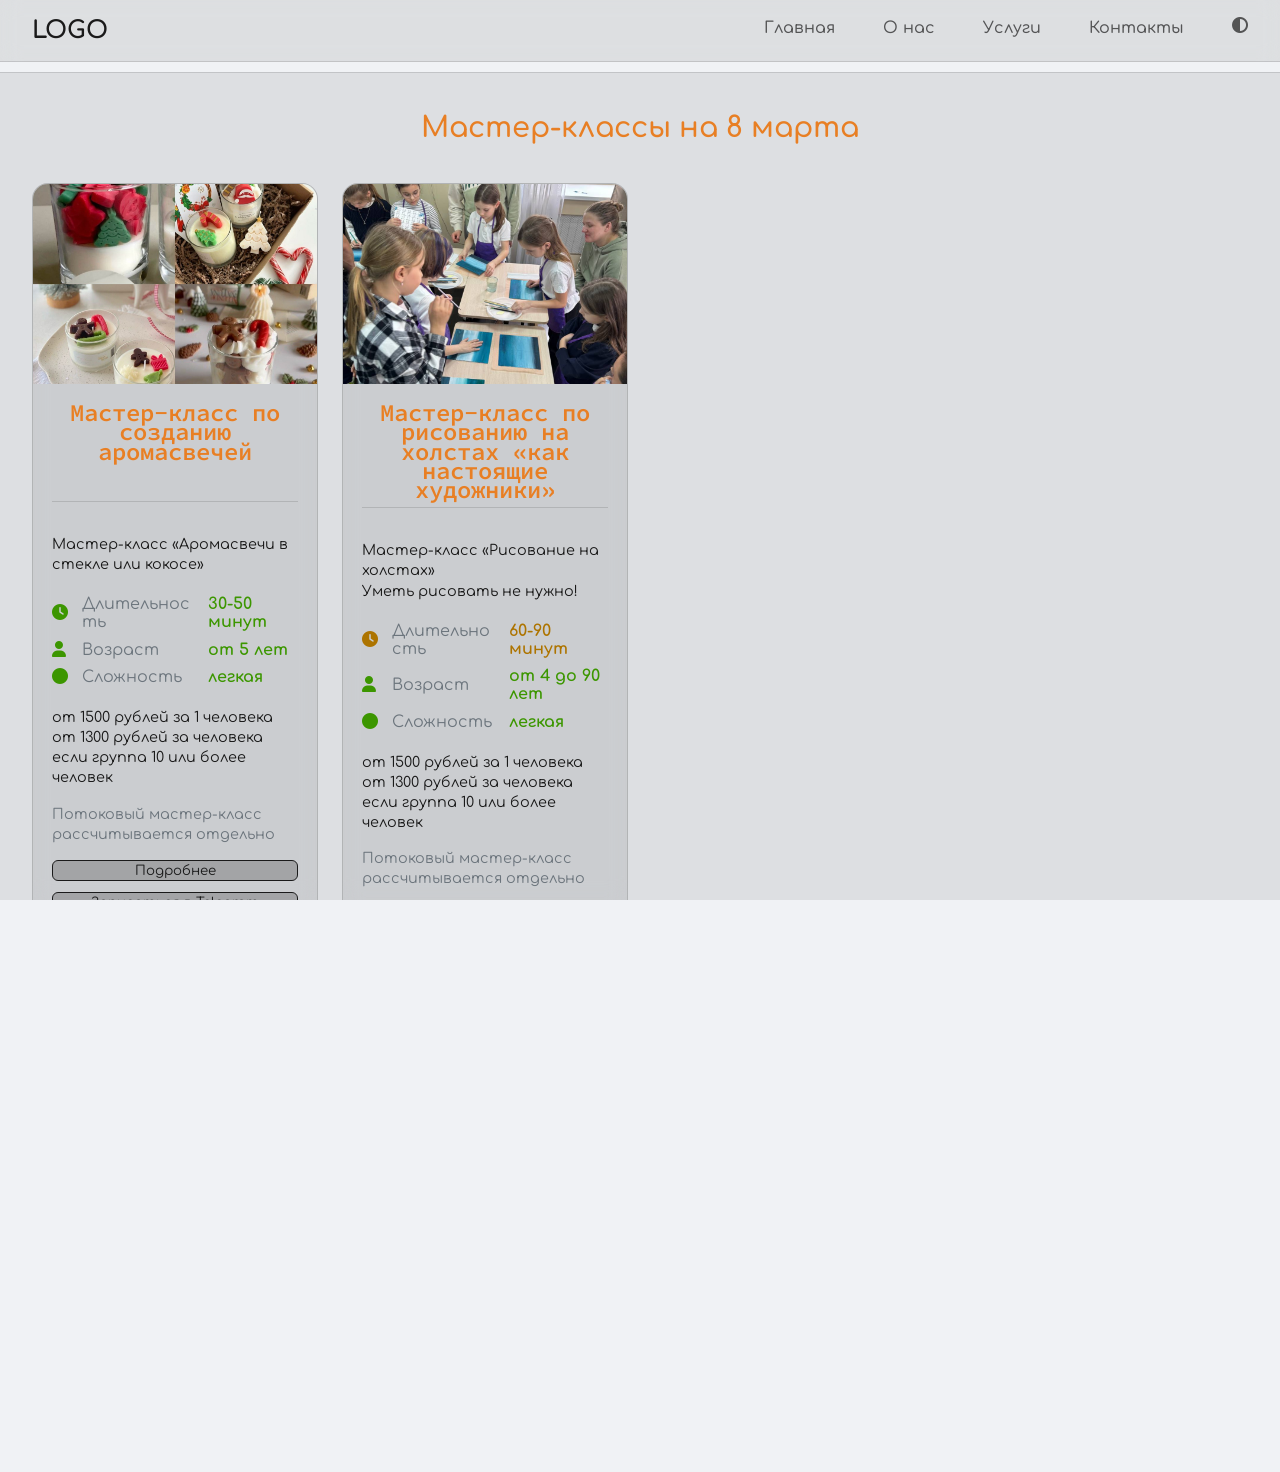
==== commit b7841c7a: "0.23.0" ====
--- a/for-8-march/index.html
+++ b/for-8-march/index.html
@@ -109,7 +109,7 @@
                                 "../assets/icons/mks/preview/94fd343d751117e0/3.jpg"
                             ]'>
                         <div class="card-content">
-                            <h3>Мастер-класс по рисованию на холстах "как настоящие художники"</h3>
+                            <h3>Мастер-класс по рисованию на холстах «как настоящие художники»</h3>
                             <hr>
                             <p>Мастер-класс «Рисование на холстах»<br>Уметь рисовать не нужно!</p>
 
@@ -145,6 +145,10 @@
                         </div>
                     </div>
                 </div>
+            </section>
+
+            <section style="text-align: center;">
+                <a href="../home/index.html" style="text-decoration: none;"><i class="fa-solid fa-reply"></i>&nbsp; Вернуться назад</a>
             </section>
         </div>
         
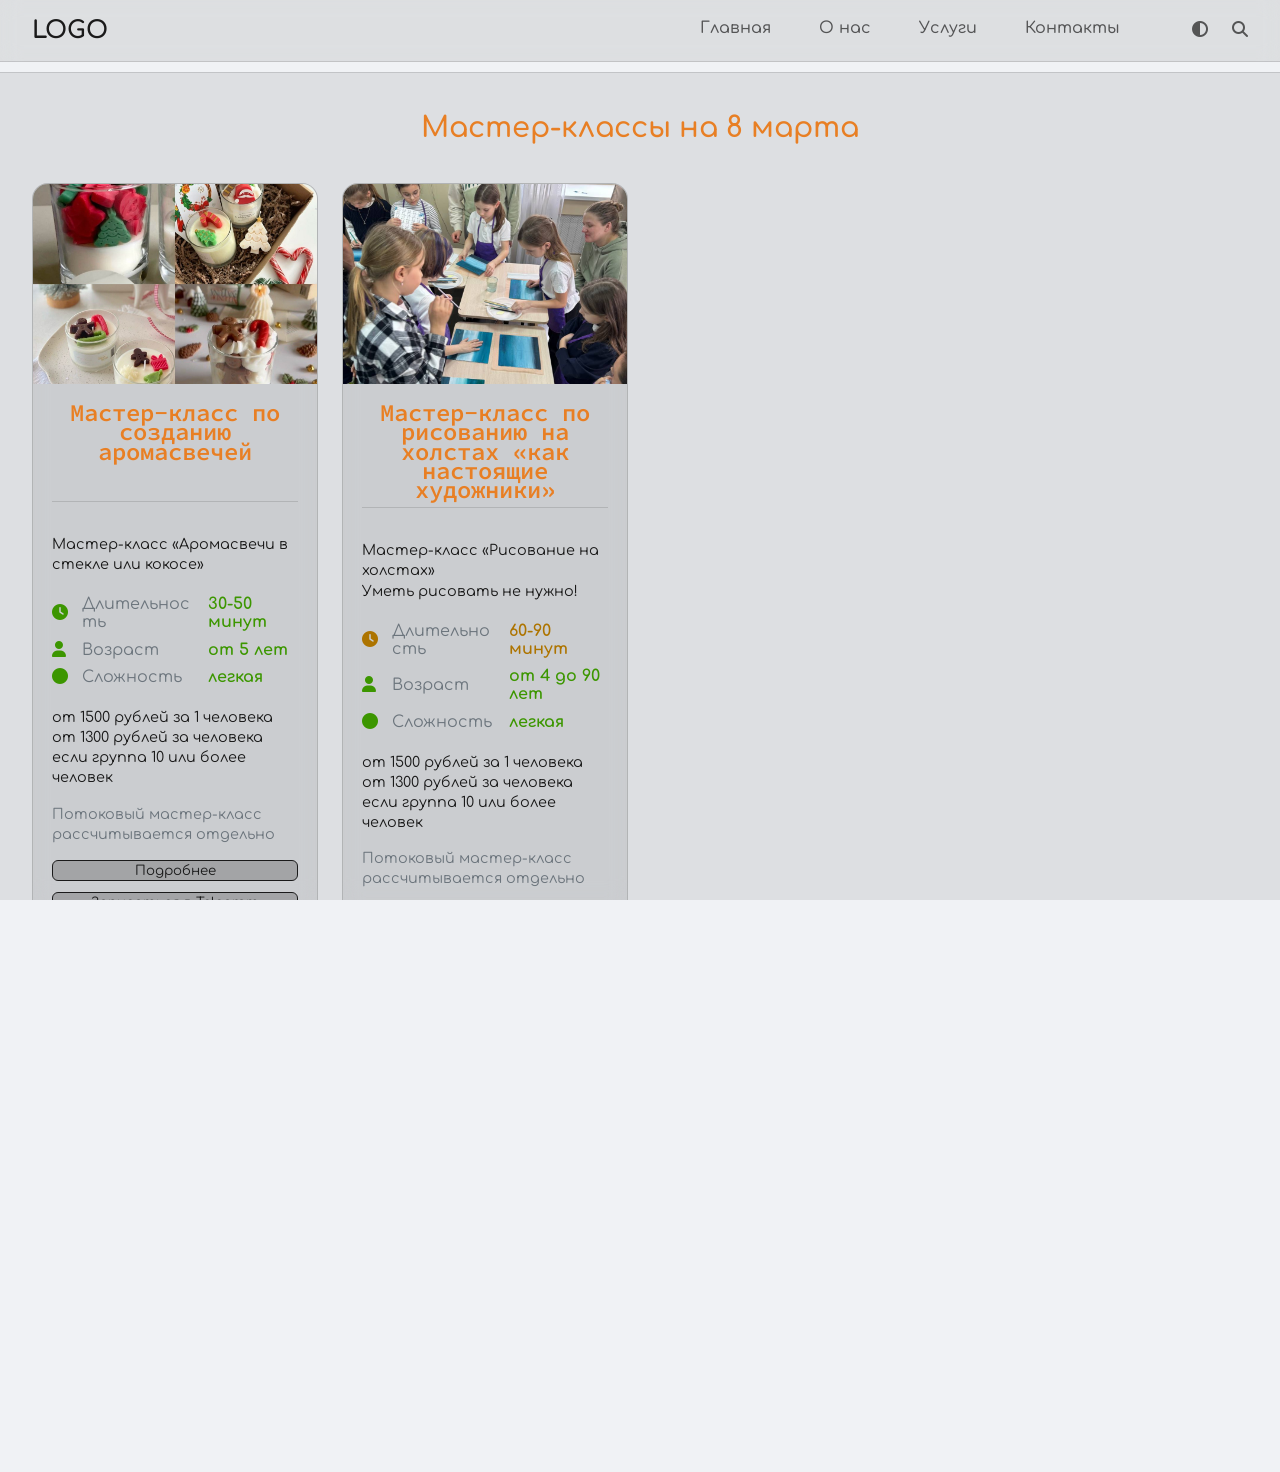
==== commit ec18ad39: "0.24.0" ====
--- a/for-8-march/index.html
+++ b/for-8-march/index.html
@@ -38,7 +38,10 @@
                         <li><a href="../about/index.html">О нас</a></li>
                         <li><a href="#services">Услуги</a></li>
                         <li><a href="#contacts">Контакты</a></li>
-                        <li><button id="switchThemeBtn" class="hid"><i class="fa-solid fa-circle-half-stroke"></i></button></li>
+                        <li class="nav-actions">
+                            <button id="switchThemeBtn" class="hid"><i class="fa-solid fa-circle-half-stroke"></i></button>
+                            <button id="searchBtn" class="hid"><i class="fa-solid fa-magnifying-glass"></i></button>
+                        </li>
                     </ul>
                 </nav>
             </div>
@@ -339,6 +342,17 @@
             </div>
         </div>
 
+        <div id="search-modal" class="modal">
+            <div class="modal-content modal-wide">
+                <span class="modal-close">&times;</span>
+                <h3><i class="fa-solid fa-magnifying-glass"></i> Поиск мастер-классов</h3>
+                <div class="search-container">
+                    <input type="text" id="search-input" class="search-input" placeholder="Введите название или описание..." autocomplete="off">
+                    <div id="search-results" class="search-results"></div>
+                </div>
+            </div>
+        </div>
+
         <div id="gallery-modal" class="modal gallery-modal">
             <div class="modal-content">
                 <span class="modal-close">&times;</span>
@@ -377,6 +391,7 @@
         </div>
 
         <script src="../assets/js/themes.js"></script>
+        <script src="../assets/js/search.js"></script>
         <script src="../assets/js/modal.js" defer></script>
         <script src="../assets/js/fallback.js"></script>
         <script src="../assets/js/gallery.js"></script>
--- a/assets/css/general.css
+++ b/assets/css/general.css
@@ -1065,6 +1065,91 @@
         font-size: 1.2rem;
         display: block;
     }
+
+    .nav-actions {
+        display: flex;
+        gap: 1rem;
+        justify-content: center;
+        margin-top: 1rem;
+    }
+    
+    .nav-actions .hid {
+        display: inline-flex !important;
+    }
+}
+
+@media (min-width: 1025px) {
+    .nav ul {
+        align-items: center;
+    }
+    
+    .nav-actions {
+        gap: 1.5rem;
+    }
+}
+
+/* ============================
+    SEARCH
+   ============================ */
+
+.search-container {
+    width: 100%;
+}
+
+.search-input {
+    width: 100%;
+    padding: 12px 16px;
+    font-size: 1rem;
+    background: var(--gl-primary);
+    border: 1px solid var(--gl-secondary);
+    border-radius: 12px;
+    color: var(--text-primary);
+    margin-bottom: 1rem;
+}
+
+.search-input:focus {
+    outline: none;
+    border-color: var(--accent-primary);
+}
+
+.search-results {
+    max-height: 50vh;
+    overflow-y: auto;
+}
+
+.search-result-item {
+    padding: 12px;
+    border-bottom: 1px solid var(--gl-secondary);
+    cursor: pointer;
+    transition: background 0.2s;
+}
+
+.search-result-item:hover {
+    background: var(--gl-primary);
+}
+
+.search-result-title {
+    font-weight: bold;
+    color: var(--accent-primary);
+    margin-bottom: 4px;
+}
+
+.search-result-text {
+    font-size: 0.85rem;
+    color: var(--text-secondary);
+}
+
+.search-highlight {
+    background: var(--accent-secondary);
+    color: var(--bg-primary);
+    padding: 0 2px;
+    border-radius: 3px;
+}
+
+.search-no-results {
+    text-align: center;
+    padding: 2rem;
+    color: var(--text-secondary);
 }
 
 /* ============================
